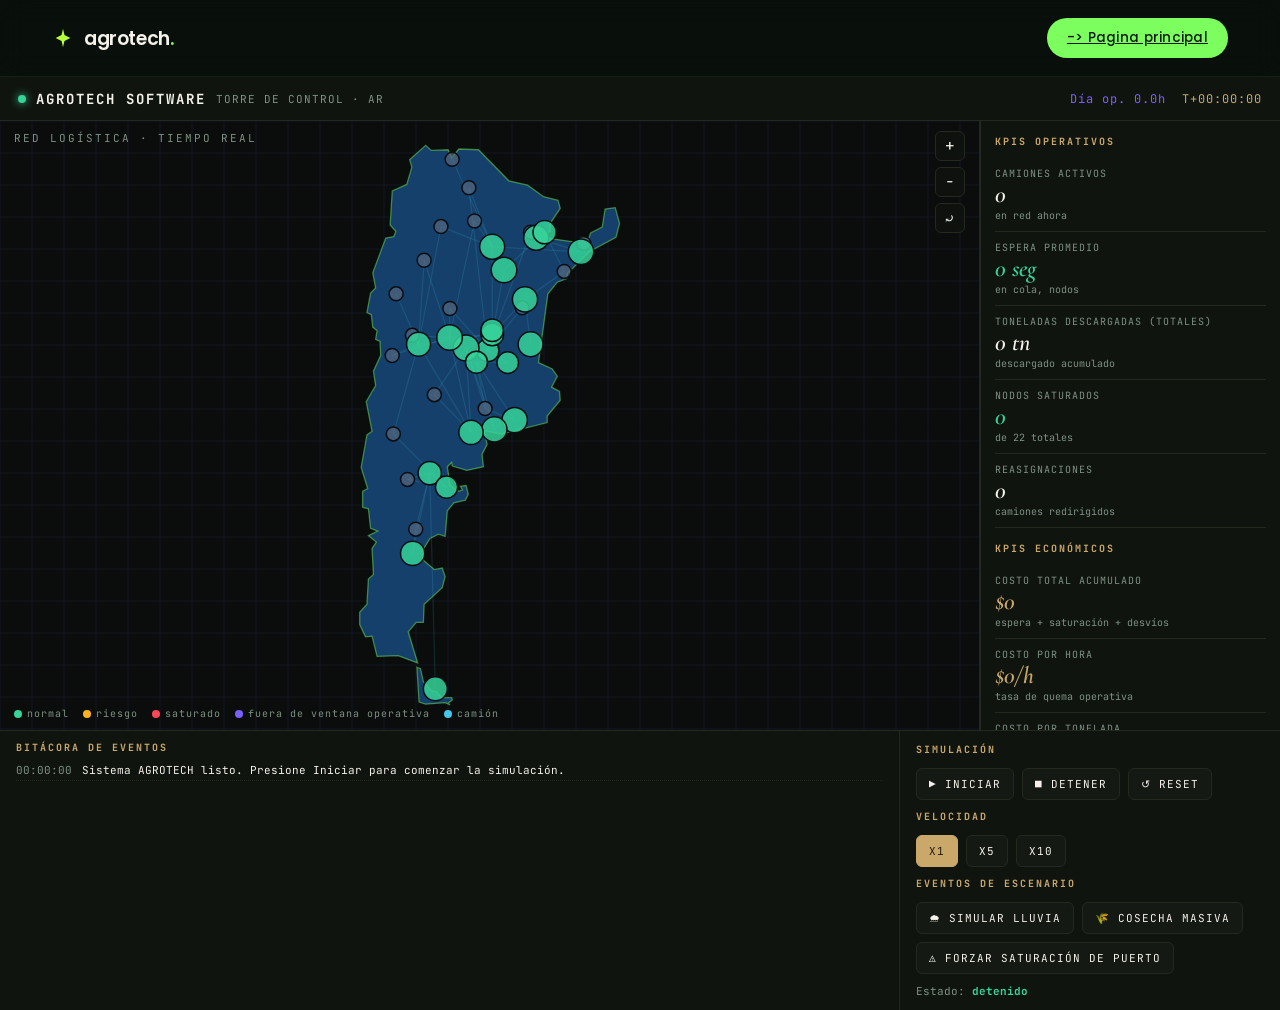
==== Agrotech Software/index.html @ 90a09de0 "modify hierarchy" ====
<!DOCTYPE html>
<html lang="es">
<head>
<meta charset="UTF-8">
<title>AGROTECH</title>
<link rel="preconnect" href="https://fonts.googleapis.com">
<link rel="preconnect" href="https://fonts.gstatic.com" crossorigin>
<link href="https://fonts.googleapis.com/css2?family=Cormorant+Garamond:ital,wght@0,400;0,500;1,400;1,500;1,600&family=Montserrat:wght@300;400;500;600;700&family=Poppins:wght@400;500;600;700&family=JetBrains+Mono:wght@400;500&display=swap" rel="stylesheet">
<link rel="stylesheet" href="src/styles.css">
</head>
<body>

<!-- ============ NAV (idéntico a Landing Page) ============ -->
<header class="nav" id="nav">
  <div class="nav-inner">
    <div class="brand">
      <span class="brand-mark">
        <svg width="22" height="22" viewBox="0 0 24 24" fill="none">
          <path d="M12 2L13.6 8.6L20 12L13.6 15.4L12 22L10.4 15.4L4 12L10.4 8.6L12 2Z" fill="#b6ff3c"/>
        </svg>
      </span>
      <span class="brand-word">agrotech<span class="spark">.</span></span>
    </div>
    <nav class="nav-links">
      <a href="../../Landing Page/index.html" class="nav-cta">-> Pagina principal</a>
    </nav>
  </div>
</header>

<div id="app">

  <div id="topbar">
    <div id="brand">
      <span class="dot"></span>
      <b>AGROTECH SOFTWARE</b>
      <span>TORRE DE CONTROL · AR</span>
    </div>
    <div id="clocks">
      <div id="opClock">Día op. 0.0h</div>
      <div id="clock">T+00:00:00</div>
    </div>
  </div>

  <div id="mapWrap">
    <canvas id="mapCanvas"></canvas>
    <div id="mapLabel">Red logística · tiempo real</div>
    <div id="nodeTooltip" class="node-tooltip hidden"></div>
    <div id="zoomControls">
      <button id="zoomIn" title="Acercar">+</button>
      <button id="zoomOut" title="Alejar">−</button>
      <button id="zoomReset" title="Restablecer vista">⤾</button>
    </div>
    <div id="legend">
      <span><i class="sw" style="background:#36d399"></i>normal</span>
      <span><i class="sw" style="background:#ffb020"></i>riesgo</span>
      <span><i class="sw" style="background:#ff4757"></i>saturado</span>
      <span><i class="sw" style="background:#7a5fff"></i>fuera de ventana operativa</span>
      <span><i class="sw" style="background:#46c6e8"></i>camión</span>
    </div>
  </div>

  <div id="kpiPanel">
    <h2>KPIs Operativos</h2>
    <div class="kpi"><span class="label">Camiones activos</span><span class="value" id="kpiTrucks">0</span><span class="sub">en red ahora</span></div>
    <div class="kpi"><span class="label">Espera promedio</span><span class="value" id="kpiWait">0 min</span><span class="sub">en cola, nodos</span></div>
    <div class="kpi"><span class="label">Toneladas descargadas (totales)</span><span class="value" id="kpiThroughput">0 tn</span><span class="sub">descargado acumulado</span></div>
    <div class="kpi"><span class="label">Nodos saturados</span><span class="value" id="kpiSat">0</span><span class="sub">de <span id="kpiTotalNodes">0</span> totales</span></div>
    <div class="kpi"><span class="label">Reasignaciones</span><span class="value" id="kpiReassign">0</span><span class="sub">camiones redirigidos</span></div>

    <h2>KPIs Económicos</h2>
    <div class="kpi econ"><span class="label">Costo total acumulado</span><span class="value" id="kpiTotalCost">$0</span><span class="sub">espera + saturación + desvíos</span></div>
    <div class="kpi econ"><span class="label">Costo por hora</span><span class="value" id="kpiCostHour">$0/h</span><span class="sub">tasa de quema operativa</span></div>
    <div class="kpi econ"><span class="label">Costo por tonelada</span><span class="value" id="kpiCostTon">$0/tn</span><span class="sub">eficiencia económica de la red</span></div>
    <div class="kpi econ"><span class="label">Pérdida por congestión</span><span class="value" id="kpiCongestionRate">$0/min</span><span class="sub">tasa instantánea, por camión afectado</span></div>


    <div id="nodesTable">
      <h2>Estado de Nodos</h2>
      <div id="nodesList"></div>
    </div>
  </div>

  <div id="bottom">
    <div id="events">
      <h2>Bitácora de Eventos</h2>
      <div id="eventsList"></div>
    </div>
    <div id="controls">
      <h2>Simulación</h2>
      <div class="row">
        <button id="btnStart">▶ Iniciar</button>
        <button id="btnStop">■ Detener</button>
        <button id="btnReset">↺ Reset</button>
      </div>
      <h2>Velocidad</h2>
      <div class="row">
        <button class="speed active" data-speed="1">x1</button>
        <button class="speed" data-speed="5">x5</button>
        <button class="speed" data-speed="10">x10</button>
      </div>
      <h2>Eventos de Escenario</h2>
      <div class="row">
        <button id="btnRain" class="danger">🌧 Simular lluvia</button>
        <button id="btnHarvest" class="danger">🌾 Cosecha masiva</button>
        <button id="btnSaturate" class="danger">⚠ Forzar saturación de puerto</button>
      </div>
      <div id="status">Estado: <b id="statusText">detenido</b></div>
    </div>
  </div>

</div>

<script type="module" src="src/main.js"></script>
</body>
</html>
---- Agrotech Software/src/styles.css ----
/* =========================================================================
   AGROTECH SOFTWARE — re-skin visual (paleta, tipografías y nav de Landing Page)
   IMPORTANTE: estructura, selectores, layout y colores FUNCIONALES (estado de
   nodos: normal/riesgo/saturado/fuera de ventana) se mantienen sin cambios.
   Solo se actualiza el lenguaje visual (chrome): fondos, bordes, texto, fuentes,
   y los acentos puramente decorativos (antes "cian") para alinear con la
   identidad de marca de Landing Page.
   ========================================================================= */

:root{
  /* ---- chrome general, alineado a Landing Page ---- */
  --bg:#0a0d0b;            /* antes #070a0f -> var(--bg-deep) de Landing */
  --panel:#10140f;         /* antes #0d1219 -> var(--bg-panel) de Landing */
  --panel-line:#23291f;    /* antes #1b2330 -> var(--line) de Landing */
  --text:#f3f1e9;          /* antes #dfe6ee -> var(--ink) de Landing */
  --muted:#7e9183;         /* antes #5f6e80 -> var(--muted) de Landing */
  --grid:#141a13;          /* antes #121826 -> var(--bg-panel-2) de Landing */

  /* ---- acentos funcionales: SIN CAMBIOS (estado de nodos / mapa / leyenda) ---- */
  --green:#36d399;   /* normal */
  --amber:#ffb020;   /* riesgo */
  --red:#ff4757;     /* saturado */
  --violet:#7a5fff;  /* fuera de ventana operativa */

  /* ---- acento puramente decorativo: antes "cian", ahora dorado old-money ---- */
  --cyan:#c9a86a;

  /* ---- tipografías de marca (idénticas a Landing Page) ---- */
  --display:'Cormorant Garamond', serif;
  --body:'Montserrat', sans-serif;
  --mono:'JetBrains Mono', monospace;
}
*{box-sizing:border-box;margin:0;padding:0;}
html,body{background:var(--bg);color:var(--text);font-family:var(--mono);height:100%;}
body{display:flex;flex-direction:column;min-height:100vh;}

/* ============ NAV — idéntico a Landing Page, pero DINÁMICO (no fijo):
   fluye en el documento, así que la top-bar del software arranca justo
   donde termina el nav, sin que uno "aplaste" al otro. ============ */
.nav{
  position:static;width:100%;flex:none;
  background:rgba(10,18,13,0.65);
  backdrop-filter:blur(14px) saturate(140%);
  border-bottom:1px solid rgba(124,255,94,0.08);
}
.nav-inner{
  max-width:1240px;margin:0 auto;padding:18px 32px;
  display:flex;align-items:center;justify-content:space-between;
}
.brand{display:flex;align-items:center;gap:10px;text-decoration:none;}
.brand-mark{width:22px;height:22px;position:relative;flex:none;}
.brand-mark svg{width:100%;height:100%;}
.brand-word{
  font-family:'Poppins','Montserrat',sans-serif;font-weight:600;font-size:19px;
  letter-spacing:-0.02em;color:var(--text);
}
.brand-word .spark{color:#7CFF5E;}
.nav-links{display:flex;align-items:center;gap:34px;}
.nav-links a{
  font-family:'Poppins','Montserrat',sans-serif;font-size:13.5px;font-weight:500;
  letter-spacing:0.02em;color:#c4d0c4;
  transition:color .2s ease;
}
.nav-links a:hover{color:#b9ffa6;}
.nav-cta{
  background:#7CFF5E;color:#0a160c !important;
  padding:10px 20px;border-radius:999px;font-weight:600;
  box-shadow:0 0 0 0 rgba(124,255,94,0.5);
  transition:box-shadow .25s ease, transform .2s ease;
}
.nav-cta:hover{box-shadow:0 0 26px rgba(124,255,94,0.45);transform:translateY(-1px);}

/* ============ APP — el nav ya no está fijo, así que #app simplemente
   ocupa el resto del alto disponible (flex:1) a continuación del nav.
   Internamente conserva el mismo grid de filas/columnas que antes. ============ */
#app{
  flex:1 1 auto;
  display:grid;grid-template-columns:1fr 300px;grid-template-rows:44px 1fr 170px;
  min-height:0;
}

/* TOP BAR (propio del software, debajo del nav de marca) */
#topbar{grid-column:1/3;display:flex;align-items:center;justify-content:space-between;background:var(--panel);border-bottom:1px solid var(--panel-line);padding:0 18px;}
#brand{display:flex;align-items:center;gap:10px;}
#brand .dot{width:8px;height:8px;border-radius:50%;background:var(--green);box-shadow:0 0 8px var(--green);animation:pulse 2s infinite;}
#brand b{font-family:var(--mono);font-size:14px;letter-spacing:2px;color:var(--text);}
#brand span{font-family:var(--mono);font-size:11px;color:var(--muted);letter-spacing:1px;}
#clocks{display:flex;gap:16px;align-items:center;}
#clock{font-family:var(--mono);font-size:12px;color:var(--cyan);letter-spacing:1px;}
#opClock{font-family:var(--mono);font-size:12px;color:var(--violet);letter-spacing:1px;}
@keyframes pulse{0%,100%{opacity:1;}50%{opacity:.3;}}

/* MAP */
#mapWrap{position:relative;background:var(--bg);border-right:1px solid var(--panel-line);overflow:hidden;}
#mapCanvas{display:block;width:100%;height:100%;cursor:grab;}
#mapCanvas:active{cursor:grabbing;}
#mapLabel{position:absolute;top:10px;left:14px;font-family:var(--mono);font-size:11px;color:var(--muted);letter-spacing:2px;text-transform:uppercase;}
#zoomControls{position:absolute;top:10px;right:14px;display:flex;flex-direction:column;gap:6px;z-index:5;}
#zoomControls button{
  width:30px;height:30px;padding:0;display:flex;align-items:center;justify-content:center;
  font-size:16px;line-height:1;border-radius:6px;
  background:rgba(16,20,15,0.7);backdrop-filter:blur(6px);
}
#zoomControls #zoomReset{font-size:13px;}
#legend{position:absolute;bottom:10px;left:14px;font-family:var(--mono);font-size:10px;color:var(--muted);display:flex;gap:14px;letter-spacing:1px;flex-wrap:wrap;max-width:90%;}
#legend span{display:flex;align-items:center;gap:5px;}
.sw{width:8px;height:8px;border-radius:50%;display:inline-block;}

/* Tarjetita de hover sobre un nodo (reemplaza el nombre fijo en el canvas) */
.hidden{display:none !important;}
.node-tooltip{
  position:absolute;top:0;left:0;z-index:10;pointer-events:none;
  background:rgba(16,20,15,0.92);border:1px solid var(--panel-line);border-radius:8px;
  padding:10px 13px;min-width:170px;box-shadow:0 10px 30px -8px rgba(0,0,0,0.6);
  backdrop-filter:blur(6px);
}
.node-tooltip .tt-name{font-family:var(--mono);font-size:12px;color:var(--text);letter-spacing:0.5px;margin-bottom:2px;}
.node-tooltip .tt-type{font-family:var(--mono);font-size:9.5px;color:var(--muted);letter-spacing:1.5px;text-transform:uppercase;margin-bottom:6px;}
.node-tooltip .tt-row{display:flex;justify-content:space-between;gap:14px;font-family:var(--mono);font-size:10.5px;color:var(--muted);padding:2px 0;}
.node-tooltip .tt-row b{color:var(--text);font-weight:500;}

/* SIDE KPI PANEL */
#kpiPanel{background:var(--panel);border-left:1px solid var(--panel-line);padding:14px;overflow-y:auto;}
#kpiPanel h2{font-family:var(--mono);font-size:10px;color:#c9a86a;letter-spacing:2px;text-transform:uppercase;margin-bottom:10px;margin-top:14px;}
#kpiPanel h2:first-child{margin-top:0;}
.kpi{display:flex;flex-direction:column;border-bottom:1px solid var(--panel-line);padding:9px 0;}
.kpi .label{font-family:var(--mono);font-size:10px;color:var(--muted);letter-spacing:1px;text-transform:uppercase;}
.kpi .value{font-family:var(--display);font-style:italic;font-size:24px;color:var(--text);font-weight:600;}
.kpi .value.alert{color:var(--red);}
.kpi .value.ok{color:var(--green);}
.kpi .sub{font-family:var(--mono);font-size:10px;color:var(--muted);}
.kpi.econ .value{color:var(--cyan);}

#nodesTable{margin-top:14px;}
.noderow{display:flex;justify-content:space-between;align-items:center;font-family:var(--mono);font-size:11px;padding:6px 0;border-bottom:1px solid var(--panel-line);}
.noderow.hotspot{background:rgba(255,177,32,0.06);border-radius:4px;padding:6px 6px;}
.noderow .nname{color:var(--text);}
.noderow .ntype{color:var(--muted);font-size:9px;}
.noderow .tag{color:var(--amber);font-size:8px;border:1px solid var(--amber);padding:1px 4px;border-radius:3px;letter-spacing:1px;}
.bar{width:70px;height:5px;background:var(--grid);border-radius:3px;overflow:hidden;flex-shrink:0;}
.bar i{display:block;height:100%;}

/* BOTTOM: events + controls */
#bottom{grid-column:1/3;display:grid;grid-template-columns:1fr 380px;border-top:1px solid var(--panel-line);}
#events{background:var(--panel);padding:10px 16px;overflow-y:auto;border-right:1px solid var(--panel-line);}
#events h2{font-family:var(--mono);font-size:10px;color:#c9a86a;letter-spacing:2px;text-transform:uppercase;margin-bottom:6px;}
.ev{font-family:var(--mono);font-size:11px;padding:3px 0;border-bottom:1px dotted var(--panel-line);display:flex;gap:8px;}
.ev .t{color:var(--muted);width:58px;flex-shrink:0;}
.ev.info{color:var(--text);}
.ev.warn{color:var(--amber);}
.ev.crit{color:var(--red);}

#controls{background:var(--panel);padding:12px 16px;display:flex;flex-direction:column;gap:10px;}
#controls h2{font-family:var(--mono);font-size:10px;color:#c9a86a;letter-spacing:2px;text-transform:uppercase;margin-bottom:2px;}
.row{display:flex;gap:8px;flex-wrap:wrap;}
button{
  background:var(--grid);border:1px solid var(--panel-line);color:var(--text);
  font-family:var(--mono);font-size:11px;letter-spacing:1px;text-transform:uppercase;
  padding:8px 12px;border-radius:6px;cursor:pointer;transition:.15s;
}
button:hover{border-color:#7CFF5E;color:#7CFF5E;}
button.active{background:var(--green);color:#06140d;border-color:var(--green);}
button.danger:hover{border-color:var(--red);color:var(--red);}
button.speed.active{background:var(--cyan);color:#241c0c;border-color:var(--cyan);}
#status{font-family:var(--mono);font-size:11px;color:var(--muted);margin-top:auto;}
#status b{color:var(--green);}
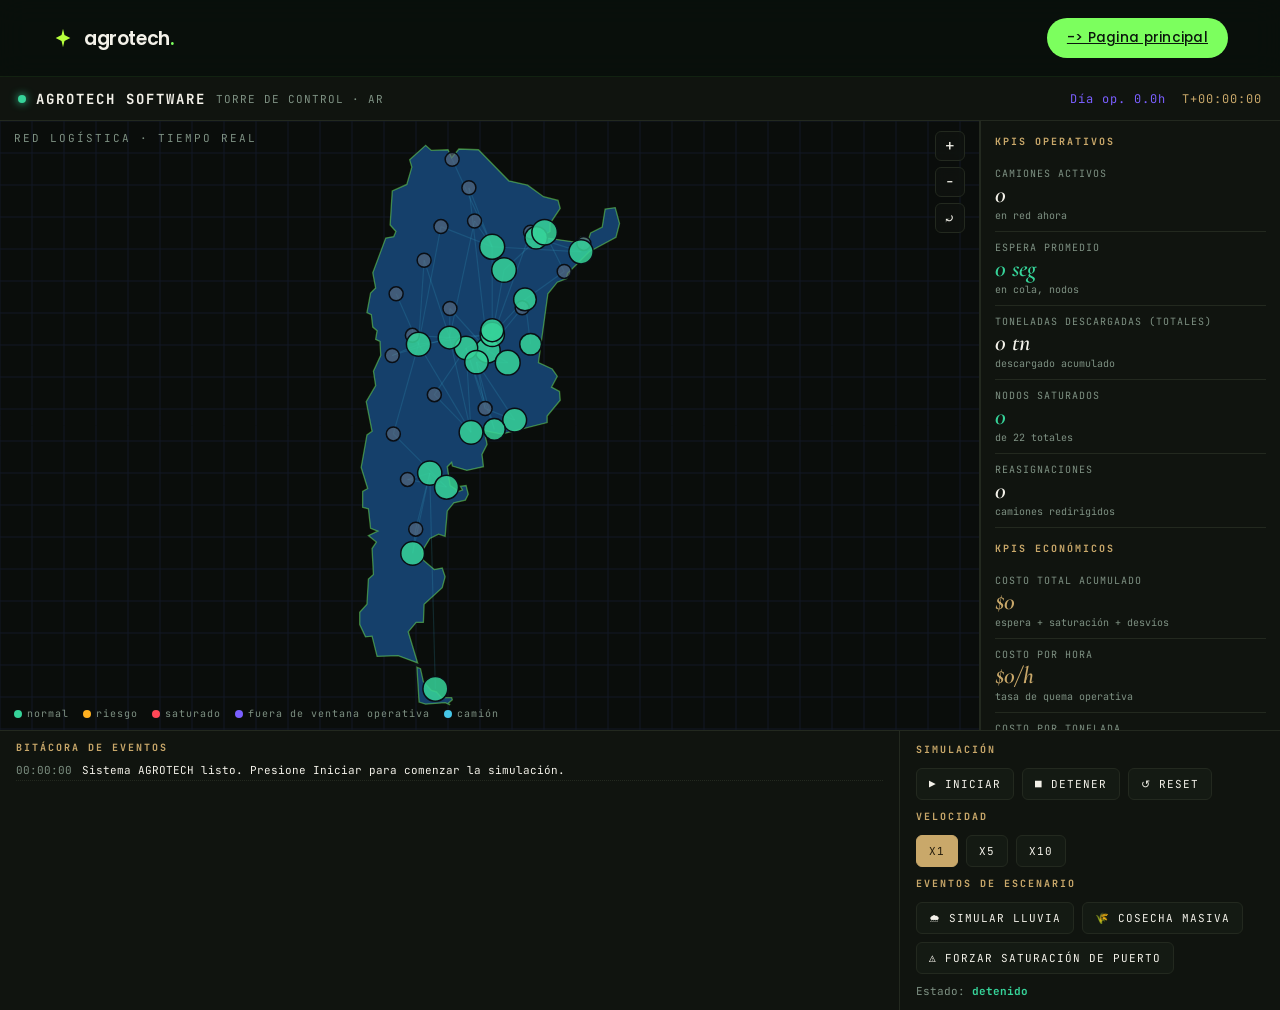
==== commit 0b451a85: "Update navigation link to main page" ====
--- a/Agrotech Software/index.html
+++ b/Agrotech Software/index.html
@@ -22,7 +22,7 @@
       <span class="brand-word">agrotech<span class="spark">.</span></span>
     </div>
     <nav class="nav-links">
-      <a href="../../Landing Page/index.html" class="nav-cta">-> Pagina principal</a>
+      <a href="../index.html" class="nav-cta">-> Pagina principal</a>
     </nav>
   </div>
 </header>
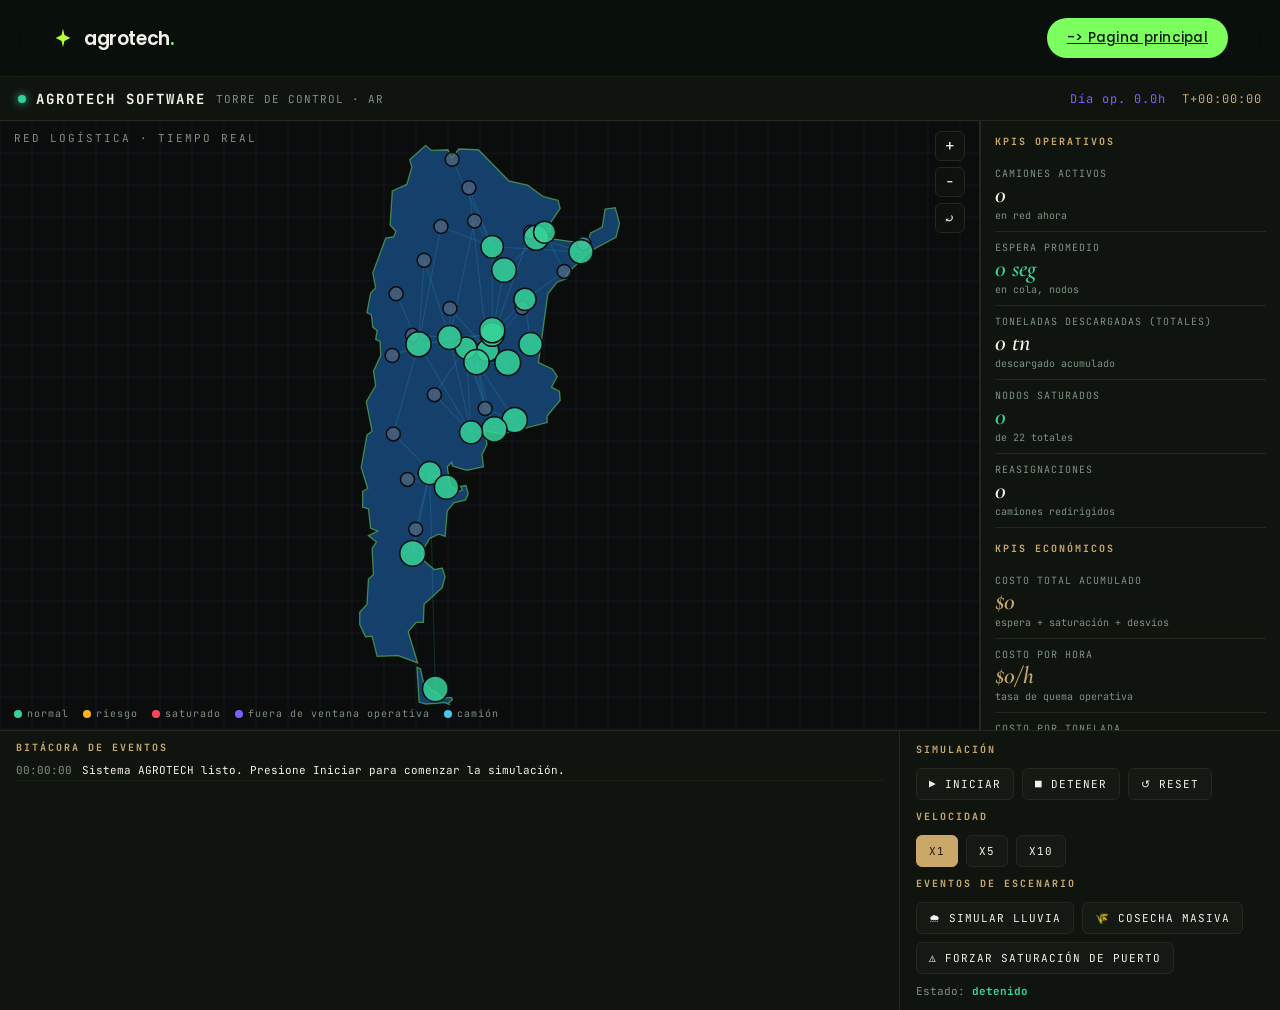
==== commit 70b3c074: "Update index.html" ====
--- a/Agrotech Software/index.html
+++ b/Agrotech Software/index.html
@@ -22,7 +22,7 @@
       <span class="brand-word">agrotech<span class="spark">.</span></span>
     </div>
     <nav class="nav-links">
-      <a href="../index.html" class="nav-cta">-> Pagina principal</a>
+      <a href="https://wberni.github.io/Agrotech-Landing-page/" class="nav-cta">-> Pagina principal</a>
     </nav>
   </div>
 </header>
